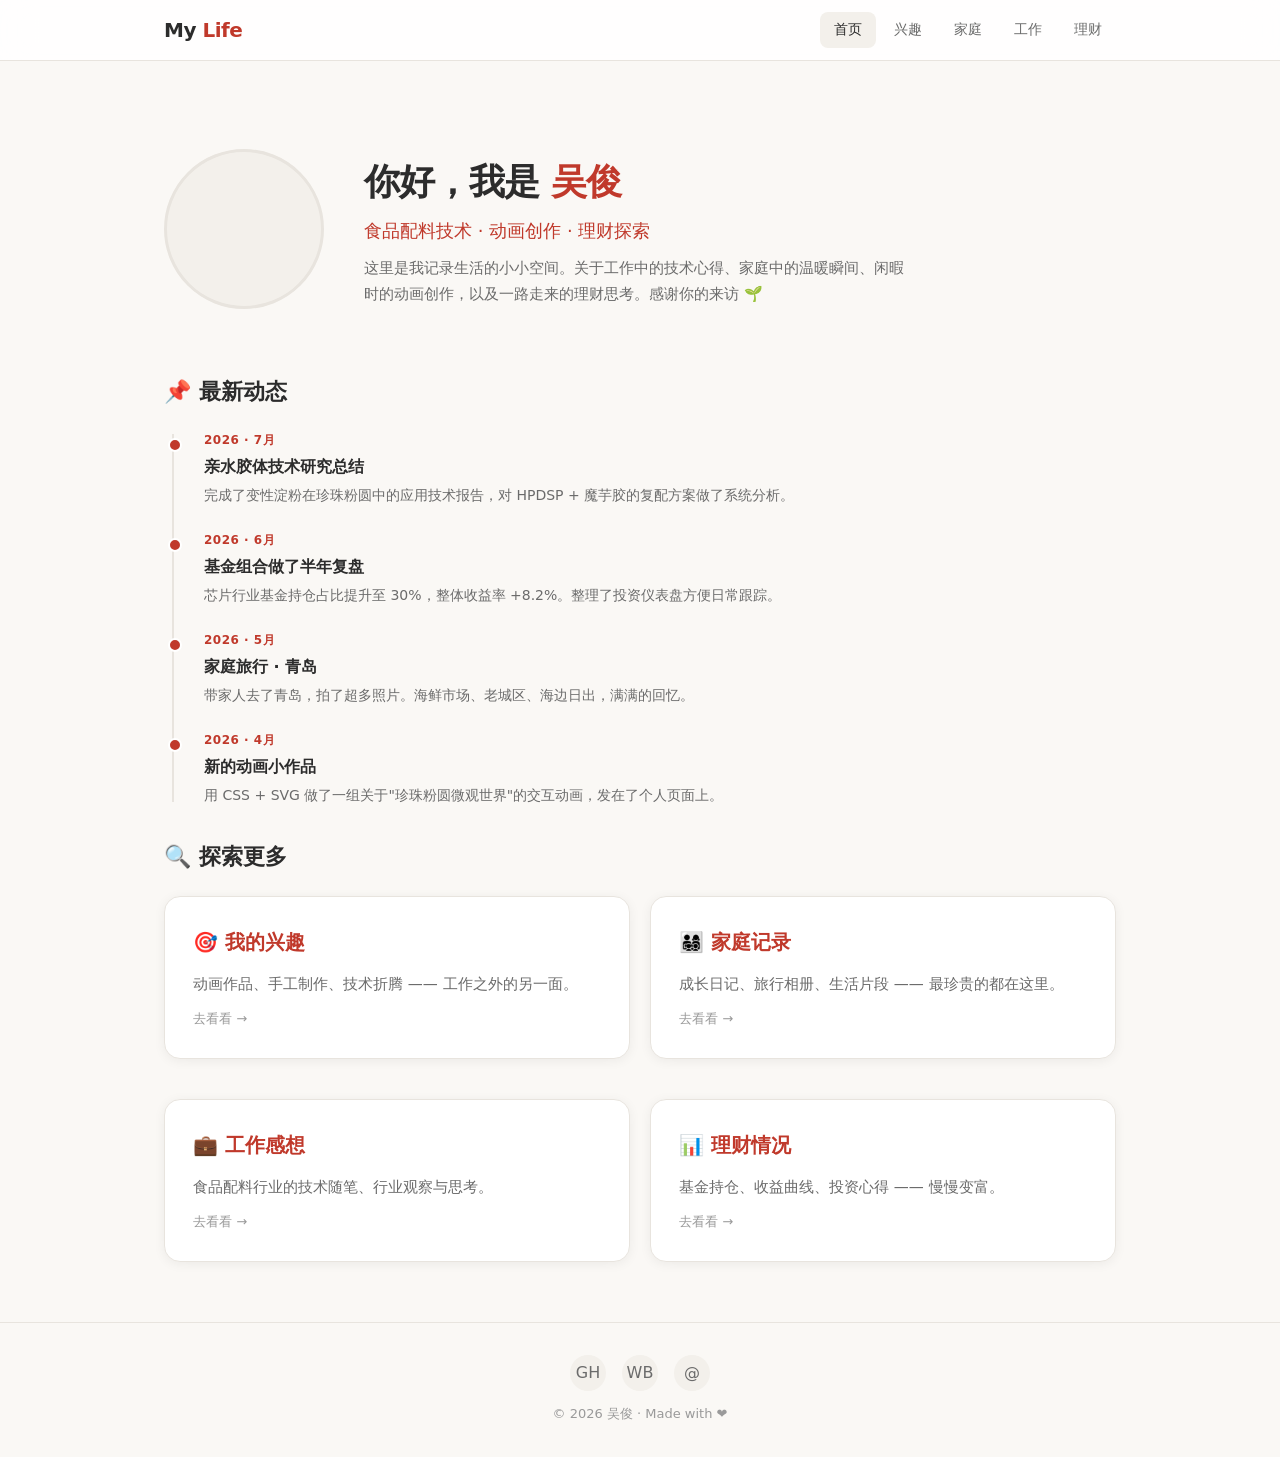
==== index.html @ 7eb47b2a "init: 个人生活网站" ====
<!DOCTYPE html>
<html lang="zh-CN">
<head>
  <meta charset="UTF-8">
  <meta name="viewport" content="width=device-width, initial-scale=1.0">
  <title>首页 · My Life</title>
  <link rel="stylesheet" href="assets/css/style.css">
</head>
<body>
  <nav class="navbar">
    <div class="navbar-inner">
      <a href="index.html" class="logo">My <span>Life</span></a>
      <button class="nav-toggle" aria-label="菜单"><span></span><span></span><span></span></button>
      <ul class="nav-links">
        <li><a href="index.html">首页</a></li>
        <li><a href="pages/interests.html">兴趣</a></li>
        <li><a href="pages/family.html">家庭</a></li>
        <li><a href="pages/work.html">工作</a></li>
        <li><a href="pages/finance.html">理财</a></li>
      </ul>
    </div>
  </nav>
  <div class="container">
    <div class="hero">
      <div class="hero-avatar">
        <img src="assets/images/avatar.jpg" alt="头像" onerror="this.style.display='none'">
      </div>
      <div class="hero-text">
        <h1>你好，我是 <span style="color:var(--accent)">吴俊</span></h1>
        <div class="tagline">食品配料技术 · 动画创作 · 理财探索</div>
        <p>这里是我记录生活的小小空间。关于工作中的技术心得、家庭中的温暖瞬间、闲暇时的动画创作，以及一路走来的理财思考。感谢你的来访 🌱</p>
      </div>
    </div>
    <h2 style="font-size:22px; font-weight:700; margin:16px 0 20px;">📌 最新动态</h2>
    <div class="timeline">
      <div class="tl-item"><div class="date">2026 · 7月</div><h3>亲水胶体技术研究总结</h3><p>完成了变性淀粉在珍珠粉圆中的应用技术报告，对 HPDSP + 魔芋胶的复配方案做了系统分析。</p></div>
      <div class="tl-item"><div class="date">2026 · 6月</div><h3>基金组合做了半年复盘</h3><p>芯片行业基金持仓占比提升至 30%，整体收益率 +8.2%。整理了投资仪表盘方便日常跟踪。</p></div>
      <div class="tl-item"><div class="date">2026 · 5月</div><h3>家庭旅行 · 青岛</h3><p>带家人去了青岛，拍了超多照片。海鲜市场、老城区、海边日出，满满的回忆。</p></div>
      <div class="tl-item"><div class="date">2026 · 4月</div><h3>新的动画小作品</h3><p>用 CSS + SVG 做了一组关于"珍珠粉圆微观世界"的交互动画，发在了个人页面上。</p></div>
    </div>
    <h2 style="font-size:22px; font-weight:700; margin:32px 0 20px;">🔍 探索更多</h2>
    <div class="grid-2">
      <a href="pages/interests.html" class="card" style="display:block;"><h2>🎯 我的兴趣</h2><p>动画作品、手工制作、技术折腾 —— 工作之外的另一面。</p><div class="meta">去看看 →</div></a>
      <a href="pages/family.html" class="card" style="display:block;"><h2>👨‍👩‍👧‍👦 家庭记录</h2><p>成长日记、旅行相册、生活片段 —— 最珍贵的都在这里。</p><div class="meta">去看看 →</div></a>
      <a href="pages/work.html" class="card" style="display:block;"><h2>💼 工作感想</h2><p>食品配料行业的技术随笔、行业观察与思考。</p><div class="meta">去看看 →</div></a>
      <a href="pages/finance.html" class="card" style="display:block;"><h2>📊 理财情况</h2><p>基金持仓、收益曲线、投资心得 —— 慢慢变富。</p><div class="meta">去看看 →</div></a>
    </div>
  </div>
  <footer class="footer">
    <div class="social"><a href="#" title="GitHub">GH</a><a href="#" title="微博">WB</a><a href="#" title="Email">@</a></div>
    <p>&copy; 2026 吴俊 · Made with ❤️</p>
  </footer>
  <script src="assets/js/main.js"></script>
</body>
</html>
---- assets/css/style.css ----
/* ========================================
   My Life · 个人生活网站样式
   ======================================== */
:root {
  --bg: #faf8f5;
  --surface: #ffffff;
  --bg-alt: #f3f0eb;
  --text: #2c2c2c;
  --text2: #6b6b6b;
  --text3: #9a9a9a;
  --accent: #c0392b;
  --accent2: #e67e22;
  --gold: #d4a017;
  --teal: #2c7873;
  --border: #e8e4de;
  --shadow: 0 2px 12px rgba(0,0,0,0.06);
  --radius: 16px;
  --font: 'Noto Sans SC', 'PingFang SC', 'Microsoft YaHei', system-ui, sans-serif;
  --max-w: 1000px;
}
* { margin: 0; padding: 0; box-sizing: border-box; }
html { scroll-behavior: smooth; }
body {
  font-family: var(--font);
  background: var(--bg);
  color: var(--text);
  line-height: 1.7;
  -webkit-font-smoothing: antialiased;
}
a { color: var(--accent); text-decoration: none; transition: opacity 0.2s; }
a:hover { opacity: 0.7; }
img { max-width: 100%; height: auto; display: block; }
.navbar {
  position: sticky; top: 0; z-index: 100;
  background: rgba(255,255,255,0.85);
  backdrop-filter: blur(16px);
  border-bottom: 1px solid var(--border);
}
.navbar-inner {
  max-width: var(--max-w); margin: 0 auto; padding: 0 24px;
  display: flex; align-items: center; justify-content: space-between;
  height: 60px;
}
.navbar .logo { font-size: 20px; font-weight: 700; color: var(--text); letter-spacing: -0.5px; }
.navbar .logo span { color: var(--accent); }
.nav-links { display: flex; gap: 4px; list-style: none; }
.nav-links a {
  display: block; padding: 6px 14px; border-radius: 8px;
  font-size: 14px; font-weight: 500; color: var(--text2); transition: 0.2s;
}
.nav-links a:hover, .nav-links a.active { background: var(--bg-alt); color: var(--text); }
.nav-toggle { display: none; background: none; border: none; width: 32px; height: 32px; cursor: pointer; }
.nav-toggle span { display: block; width: 22px; height: 2px; background: var(--text); border-radius: 2px; margin: 5px auto; }
.container { max-width: var(--max-w); margin: 0 auto; padding: 40px 24px; }
.page-header { text-align: center; padding: 48px 0 32px; }
.page-header h1 { font-size: 36px; font-weight: 800; letter-spacing: -1px; }
.page-header h1 .hl { color: var(--accent); }
.page-header .sub { color: var(--text2); font-size: 16px; margin-top: 8px; }
.card {
  background: var(--surface); border-radius: var(--radius); padding: 28px;
  box-shadow: var(--shadow); border: 1px solid var(--border); margin-bottom: 20px;
  transition: transform 0.2s, box-shadow 0.2s;
}
.card:hover { transform: translateY(-2px); box-shadow: 0 4px 20px rgba(0,0,0,0.08); }
.card h2 { font-size: 20px; font-weight: 700; margin-bottom: 12px; }
.card h2 .hl { color: var(--accent); }
.card p { color: var(--text2); font-size: 15px; line-height: 1.8; }
.card .meta { font-size: 13px; color: var(--text3); margin-top: 10px; }
.card .tag {
  display: inline-block; font-size: 11px; font-weight: 600;
  padding: 2px 10px; border-radius: 12px; background: var(--bg-alt);
  color: var(--text2); margin-right: 4px;
}
.grid-2 { display: grid; grid-template-columns: 1fr 1fr; gap: 20px; }
.grid-3 { display: grid; grid-template-columns: 1fr 1fr 1fr; gap: 18px; }
.hero { display: flex; align-items: center; gap: 40px; padding: 48px 0; }
.hero-avatar {
  width: 160px; height: 160px; border-radius: 50%;
  background: var(--bg-alt); flex-shrink: 0; overflow: hidden; border: 3px solid var(--border);
}
.hero-avatar img { width: 100%; height: 100%; object-fit: cover; }
.hero-text h1 { font-size: 36px; font-weight: 800; letter-spacing: -1px; }
.hero-text .tagline { font-size: 18px; color: var(--accent); font-weight: 500; margin: 4px 0 10px; }
.hero-text p { color: var(--text2); font-size: 15px; max-width: 540px; }
.timeline { position: relative; padding-left: 28px; }
.timeline::before {
  content: ''; position: absolute; left: 8px; top: 4px; bottom: 4px; width: 2px; background: var(--border);
}
.tl-item { position: relative; margin-bottom: 24px; padding-left: 12px; }
.tl-item::before {
  content: ''; position: absolute; left: -24px; top: 8px;
  width: 10px; height: 10px; border-radius: 50%; background: var(--accent); border: 2px solid var(--surface);
}
.tl-item .date { font-size: 12px; font-weight: 600; color: var(--accent); text-transform: uppercase; letter-spacing: 0.5px; }
.tl-item h3 { font-size: 16px; font-weight: 600; margin: 2px 0 4px; }
.tl-item p { font-size: 14px; color: var(--text2); line-height: 1.6; }
.gallery { display: grid; grid-template-columns: repeat(auto-fill, minmax(220px, 1fr)); gap: 14px; }
.gallery-item { border-radius: 12px; overflow: hidden; aspect-ratio: 4/3; background: var(--bg-alt); cursor: pointer; position: relative; transition: transform 0.3s; }
.gallery-item:hover { transform: scale(1.02); }
.gallery-item img { width: 100%; height: 100%; object-fit: cover; }
.gallery-item .caption {
  position: absolute; bottom: 0; left: 0; right: 0;
  background: linear-gradient(transparent, rgba(0,0,0,0.6)); color: #fff;
  font-size: 12px; padding: 20px 12px 8px; opacity: 0; transition: opacity 0.3s;
}
.gallery-item:hover .caption { opacity: 1; }
.footer { border-top: 1px solid var(--border); padding: 32px 24px; text-align: center; color: var(--text3); font-size: 13px; }
.footer .social { display: flex; justify-content: center; gap: 16px; margin-bottom: 12px; }
.footer .social a {
  display: inline-flex; align-items: center; justify-content: center;
  width: 36px; height: 36px; border-radius: 50%; background: var(--bg-alt);
  color: var(--text2); font-size: 16px; transition: 0.2s;
}
.footer .social a:hover { background: var(--accent); color: #fff; }
@keyframes fadeInUp { from { opacity: 0; transform: translateY(20px); } to { opacity: 1; transform: translateY(0); } }
.card, .tl-item, .gallery-item { animation: fadeInUp 0.5s ease both; }
@media (max-width: 768px) {
  .hero { flex-direction: column; text-align: center; padding: 24px 0; }
  .hero-text p { max-width: 100%; }
  .grid-2, .grid-3 { grid-template-columns: 1fr; }
  .page-header h1 { font-size: 28px; }
  .nav-links { display: none; position: absolute; top: 60px; left: 0; right: 0; background: var(--surface); border-bottom: 1px solid var(--border); flex-direction: column; padding: 8px 16px; }
  .nav-links.open { display: flex; }
  .nav-toggle { display: block; }
  .container { padding: 24px 16px; }
}
@media (prefers-color-scheme: dark) {
  :root {
    --bg: #1a1a1a; --surface: #242424; --bg-alt: #2c2c2c;
    --text: #e8e8e8; --text2: #a0a0a0; --text3: #707070;
    --border: #333; --shadow: 0 2px 12px rgba(0,0,0,0.3);
  }
  .navbar { background: rgba(36,36,36,0.9); }
}
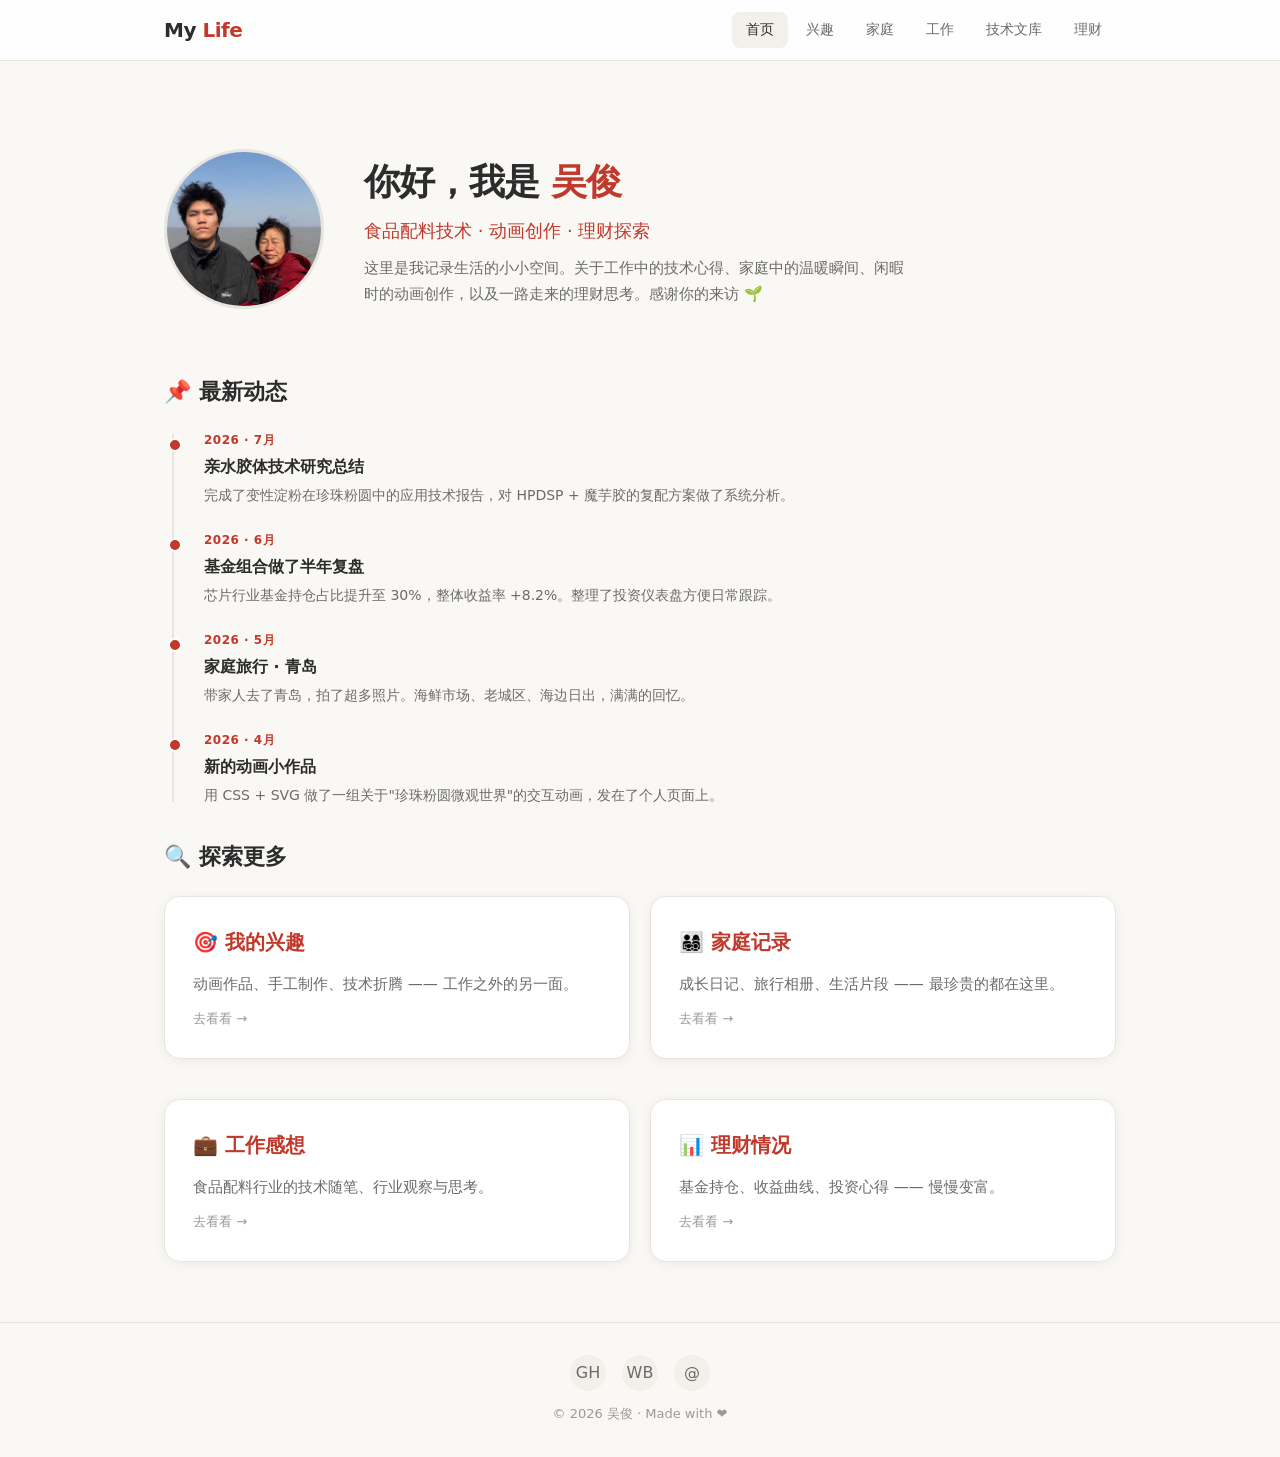
==== commit 75d9cdc5: "新增技术文库页面 + 导航更新" ====
--- a/index.html
+++ b/index.html
@@ -16,6 +16,7 @@
         <li><a href="pages/interests.html">兴趣</a></li>
         <li><a href="pages/family.html">家庭</a></li>
         <li><a href="pages/work.html">工作</a></li>
+        <li><a href="pages/tech-library.html">技术文库</a></li>
         <li><a href="pages/finance.html">理财</a></li>
       </ul>
     </div>
